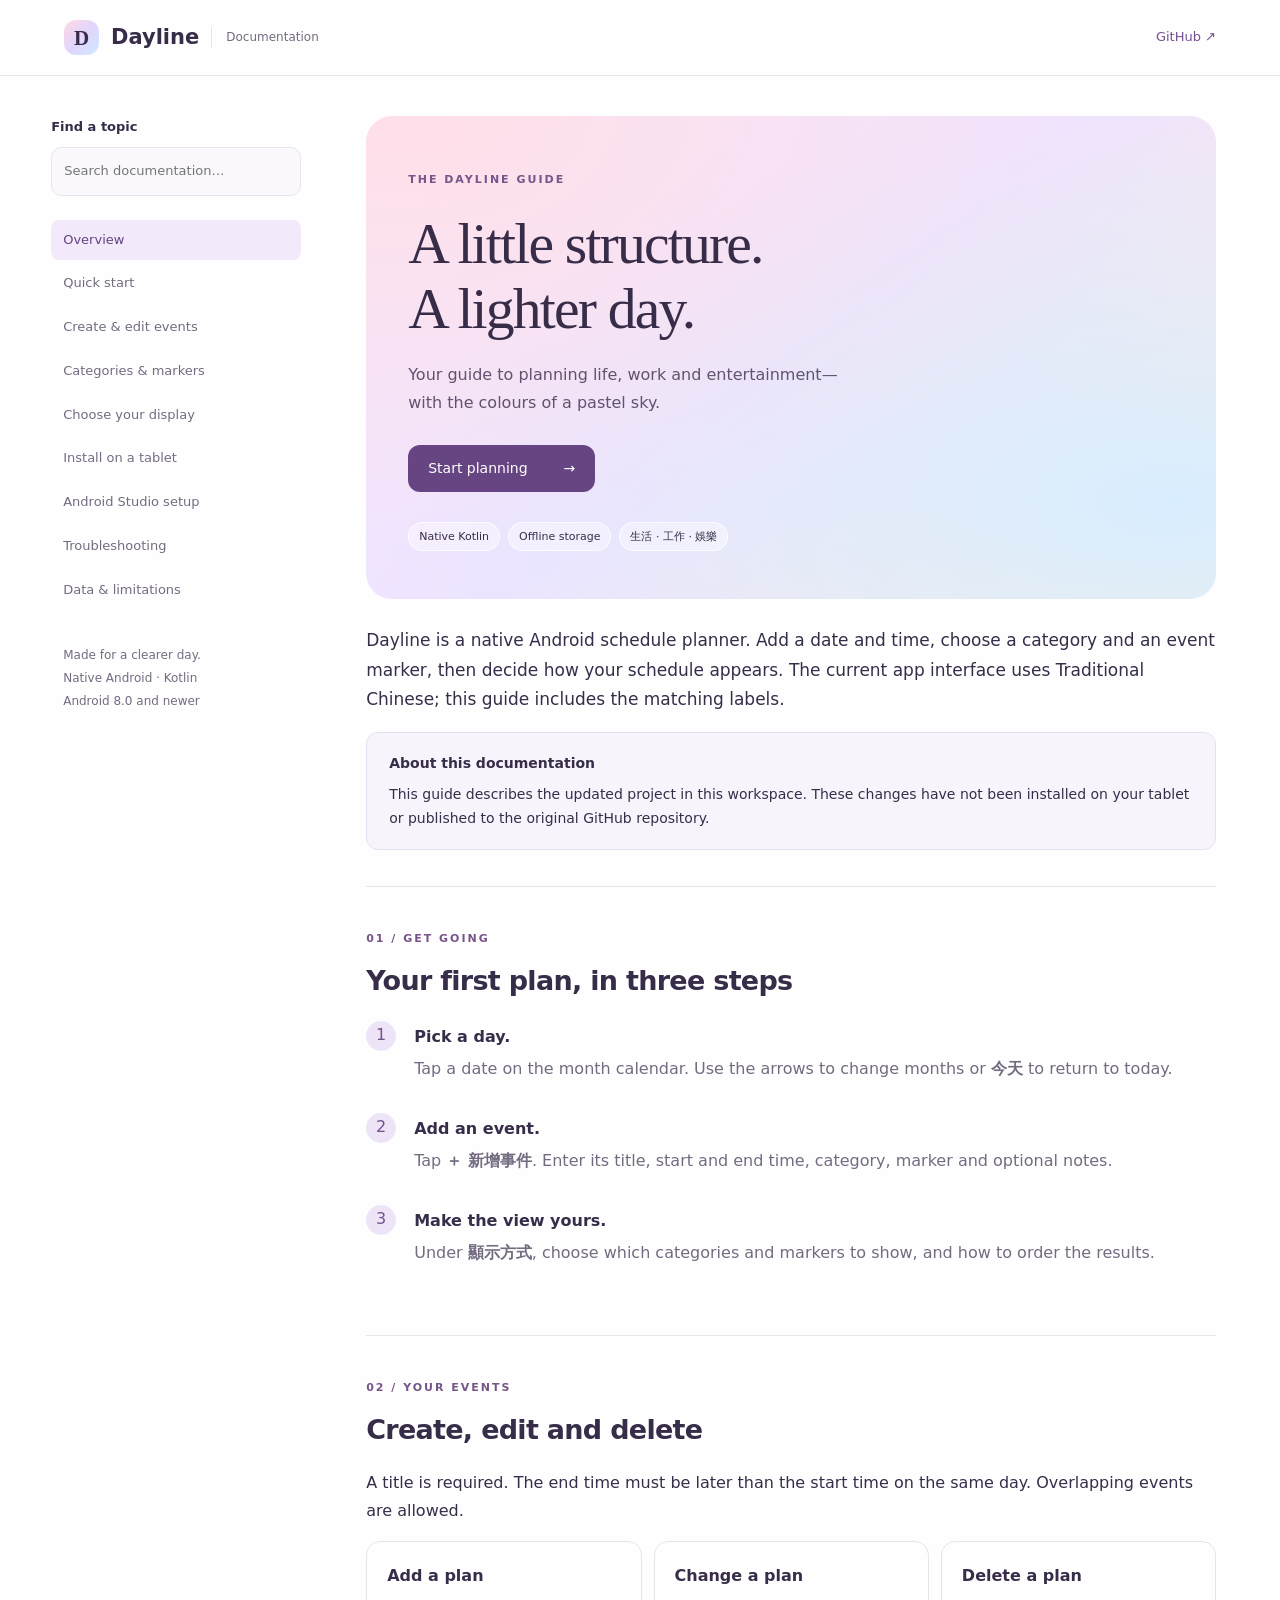
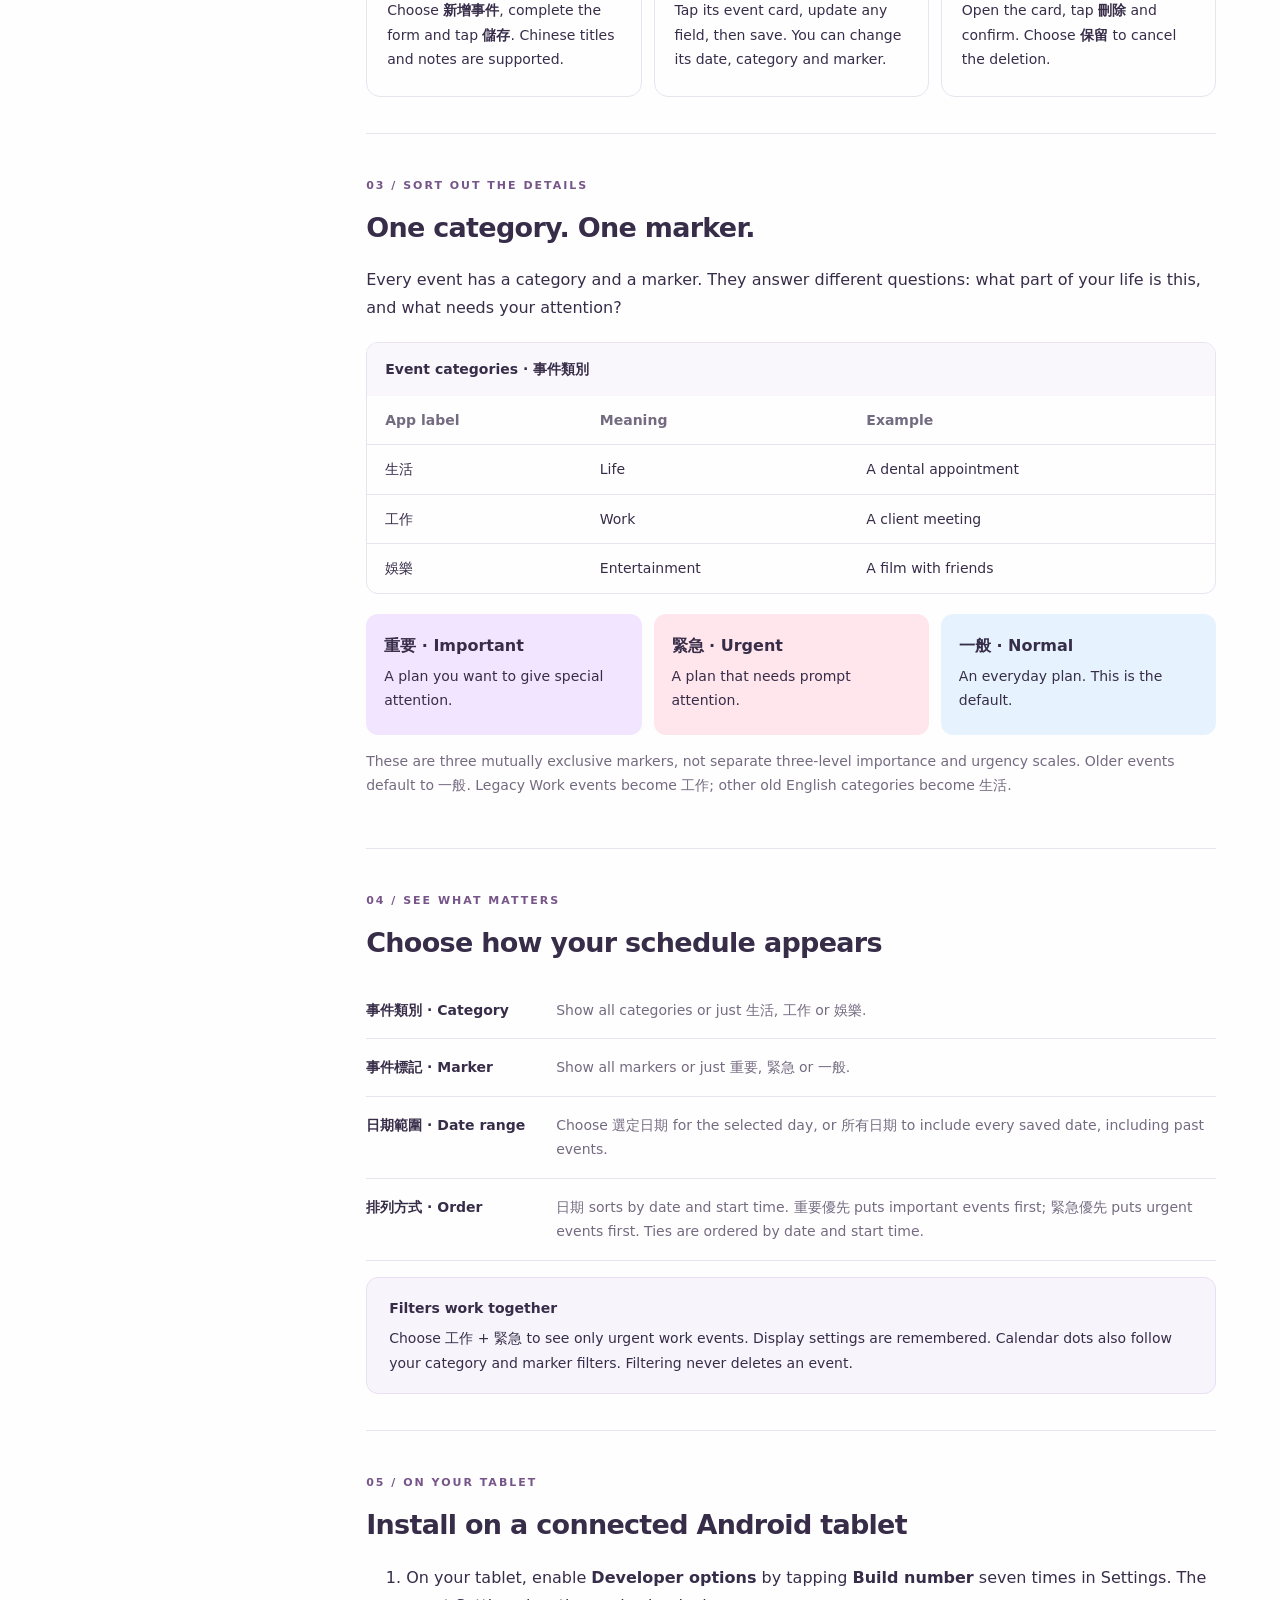
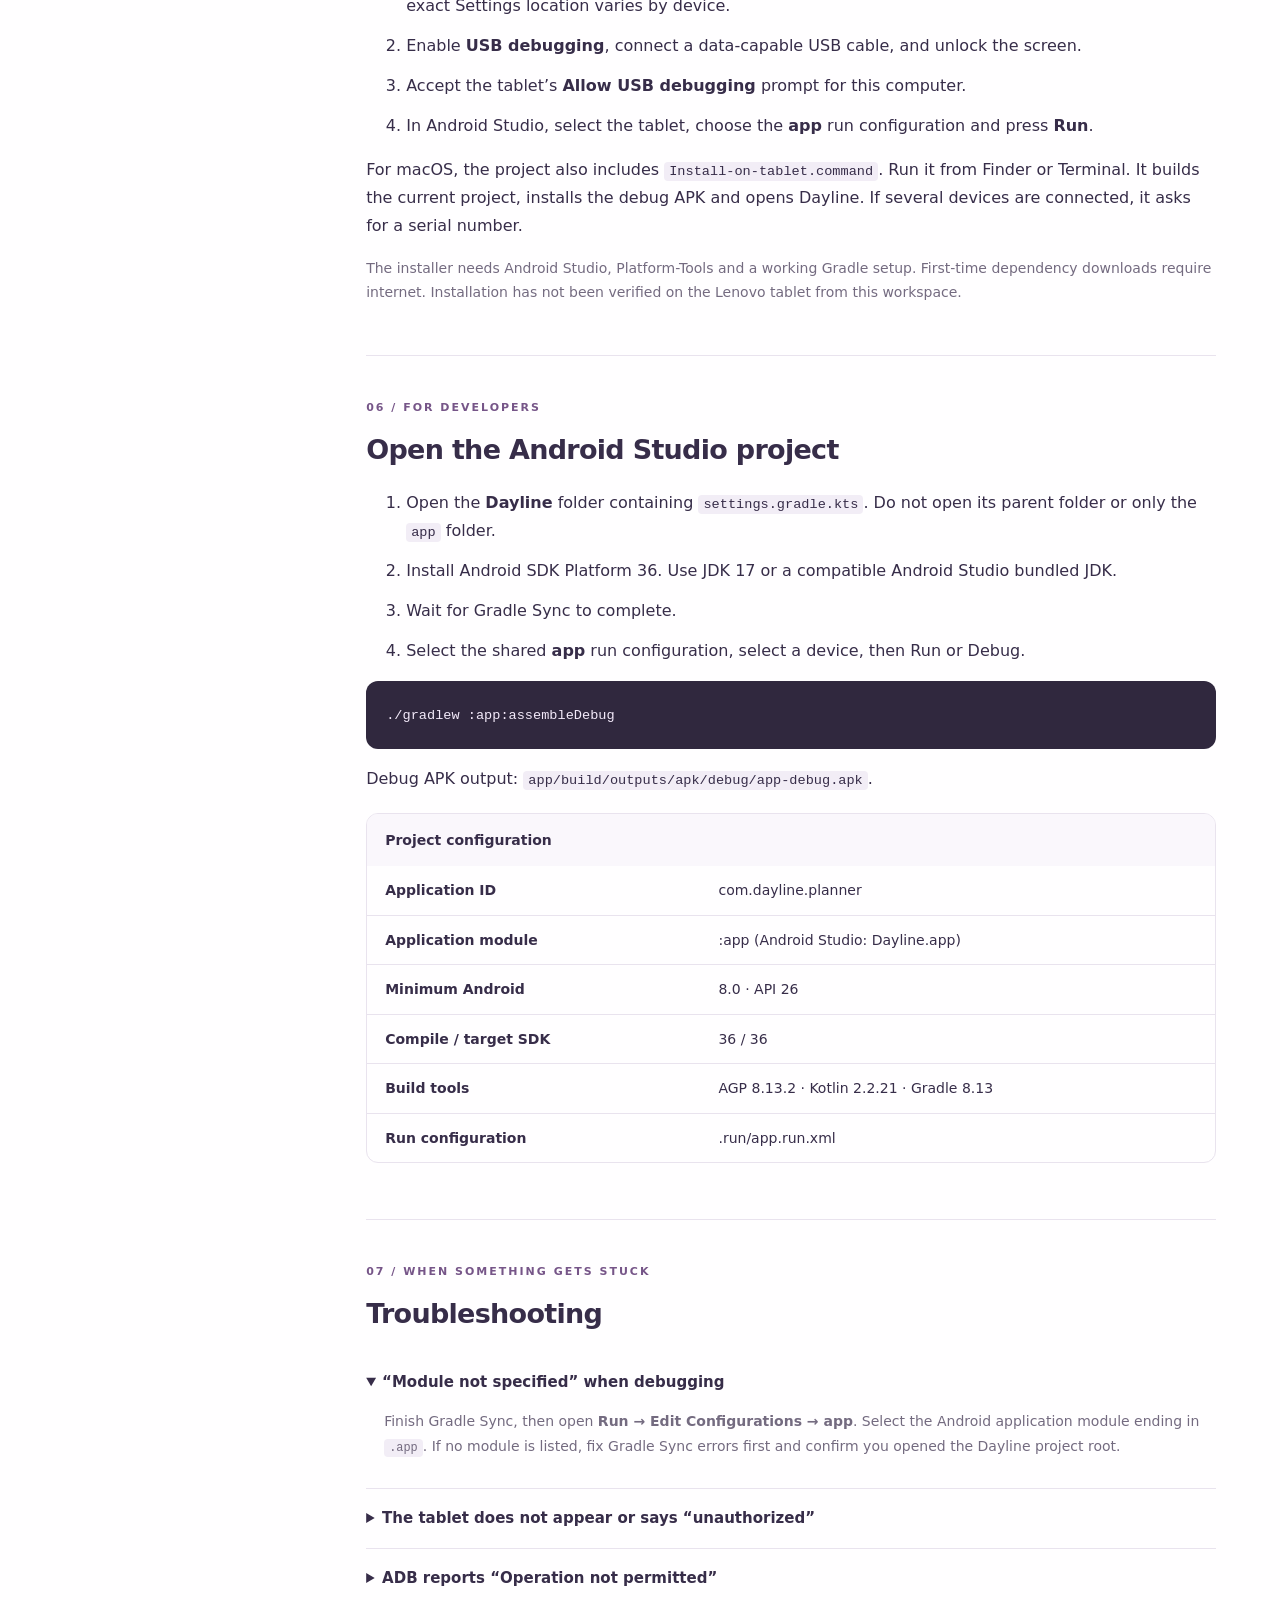
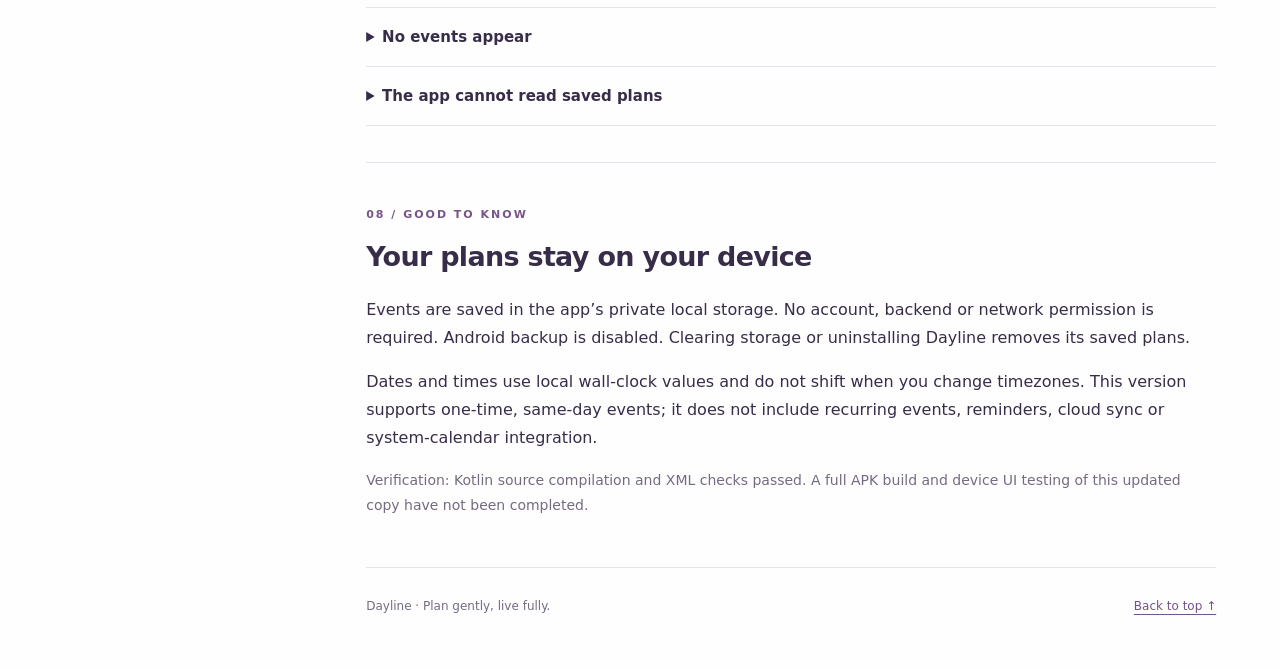
==== docs/index.html @ 17aef89c "Add Dayline app documentation website under docs" ====
<!doctype html>
<html lang="en">
<head>
<meta charset="utf-8"><meta name="viewport" content="width=device-width,initial-scale=1">
<meta name="description" content="Dayline Android app documentation: plan events, choose categories and priorities, filter your schedule, and install on a tablet.">
<title>Dayline · Documentation</title>
<link rel="stylesheet" href="styles.css">
</head>
<body>
<a class="skip" href="#main">Skip to content</a>
<header><a class="brand" href="#overview"><span class="logo" aria-hidden="true">D</span> Dayline <small>Documentation</small></a><a class="repo" href="https://github.com/lauquinausappstore-lgtm/schedule_planning">GitHub ↗</a></header>
<div class="layout">
<aside aria-label="Documentation navigation">
<label class="search-label" for="search">Find a topic</label><input id="search" type="search" placeholder="Search documentation…" aria-controls="navigation">
<nav id="navigation"><a href="#overview">Overview</a><a href="#quick-start">Quick start</a><a href="#events">Create & edit events</a><a href="#categories">Categories & markers</a><a href="#display">Choose your display</a><a href="#install">Install on a tablet</a><a href="#android-studio">Android Studio setup</a><a href="#troubleshooting">Troubleshooting</a><a href="#data">Data & limitations</a></nav>
<p id="no-results" hidden>No matching topics.</p><div class="sidebar-note">Made for a clearer day.<br>Native Android · Kotlin<br>Android 8.0 and newer</div>
</aside>
<main id="main">
<section id="overview" data-keywords="overview introduction dayline 彩雲 行程">
<div class="hero"><span class="eyebrow">THE DAYLINE GUIDE</span><h1>A little structure.<br>A lighter day.</h1><p>Your guide to planning life, work and entertainment—with the colours of a pastel sky.</p><a class="button" href="#quick-start">Start planning <span aria-hidden="true">→</span></a><div class="tags"><span>Native Kotlin</span><span>Offline storage</span><span>生活 · 工作 · 娛樂</span></div></div>
<p class="intro">Dayline is a native Android schedule planner. Add a date and time, choose a category and an event marker, then decide how your schedule appears. The current app interface uses Traditional Chinese; this guide includes the matching labels.</p>
<div class="notice"><strong>About this documentation</strong><p>This guide describes the updated project in this workspace. These changes have not been installed on your tablet or published to the original GitHub repository.</p></div>
</section>
<section id="quick-start" data-keywords="quick start getting started 新增事件"><span class="eyebrow">01 / GET GOING</span><h2>Your first plan, in three steps</h2><ol class="steps"><li><strong>Pick a day.</strong><p>Tap a date on the month calendar. Use the arrows to change months or <b>今天</b> to return to today.</p></li><li><strong>Add an event.</strong><p>Tap <b>＋ 新增事件</b>. Enter its title, start and end time, category, marker and optional notes.</p></li><li><strong>Make the view yours.</strong><p>Under <b>顯示方式</b>, choose which categories and markers to show, and how to order the results.</p></li></ol></section>
<section id="events" data-keywords="events create edit delete save title notes date time 新增 編輯 刪除 儲存"><span class="eyebrow">02 / YOUR EVENTS</span><h2>Create, edit and delete</h2><p>A title is required. The end time must be later than the start time on the same day. Overlapping events are allowed.</p><div class="cards"><article><h3>Add a plan</h3><p>Choose <b>新增事件</b>, complete the form and tap <b>儲存</b>. Chinese titles and notes are supported.</p></article><article><h3>Change a plan</h3><p>Tap its event card, update any field, then save. You can change its date, category and marker.</p></article><article><h3>Delete a plan</h3><p>Open the card, tap <b>刪除</b> and confirm. Choose <b>保留</b> to cancel the deletion.</p></article></div></section>
<section id="categories" data-keywords="categories priority markers important urgent normal 生活 工作 娛樂 重要 緊急 一般"><span class="eyebrow">03 / SORT OUT THE DETAILS</span><h2>One category. One marker.</h2><p>Every event has a category and a marker. They answer different questions: what part of your life is this, and what needs your attention?</p><div class="table-wrap"><table><caption>Event categories · 事件類別</caption><thead><tr><th>App label</th><th>Meaning</th><th>Example</th></tr></thead><tbody><tr><td>生活</td><td>Life</td><td>A dental appointment</td></tr><tr><td>工作</td><td>Work</td><td>A client meeting</td></tr><tr><td>娛樂</td><td>Entertainment</td><td>A film with friends</td></tr></tbody></table></div><div class="marker-row"><article class="important"><b>重要 · Important</b><p>A plan you want to give special attention.</p></article><article class="urgent"><b>緊急 · Urgent</b><p>A plan that needs prompt attention.</p></article><article class="normal"><b>一般 · Normal</b><p>An everyday plan. This is the default.</p></article></div><p class="muted">These are three mutually exclusive markers, not separate three-level importance and urgency scales. Older events default to 一般. Legacy Work events become 工作; other old English categories become 生活.</p></section>
<section id="display" data-keywords="display filter sort order date priority urgency 顯示 篩選 排列 全部 所有日期"><span class="eyebrow">04 / SEE WHAT MATTERS</span><h2>Choose how your schedule appears</h2><dl><div><dt>事件類別 · Category</dt><dd>Show all categories or just 生活, 工作 or 娛樂.</dd></div><div><dt>事件標記 · Marker</dt><dd>Show all markers or just 重要, 緊急 or 一般.</dd></div><div><dt>日期範圍 · Date range</dt><dd>Choose 選定日期 for the selected day, or 所有日期 to include every saved date, including past events.</dd></div><div><dt>排列方式 · Order</dt><dd>日期 sorts by date and start time. 重要優先 puts important events first; 緊急優先 puts urgent events first. Ties are ordered by date and start time.</dd></div></dl><div class="notice"><strong>Filters work together</strong><p>Choose 工作 + 緊急 to see only urgent work events. Display settings are remembered. Calendar dots also follow your category and marker filters. Filtering never deletes an event.</p></div></section>
<section id="install" data-keywords="install tablet lenovo usb cable debugging 安裝 平板"><span class="eyebrow">05 / ON YOUR TABLET</span><h2>Install on a connected Android tablet</h2><ol><li>On your tablet, enable <b>Developer options</b> by tapping <b>Build number</b> seven times in Settings. The exact Settings location varies by device.</li><li>Enable <b>USB debugging</b>, connect a data-capable USB cable, and unlock the screen.</li><li>Accept the tablet’s <b>Allow USB debugging</b> prompt for this computer.</li><li>In Android Studio, select the tablet, choose the <b>app</b> run configuration and press <b>Run</b>.</li></ol><p>For macOS, the project also includes <code>Install-on-tablet.command</code>. Run it from Finder or Terminal. It builds the current project, installs the debug APK and opens Dayline. If several devices are connected, it asks for a serial number.</p><p class="muted">The installer needs Android Studio, Platform-Tools and a working Gradle setup. First-time dependency downloads require internet. Installation has not been verified on the Lenovo tablet from this workspace.</p></section>
<section id="android-studio" data-keywords="android studio module debug run gradle sdk jdk kotlin setup configuration"><span class="eyebrow">06 / FOR DEVELOPERS</span><h2>Open the Android Studio project</h2><ol><li>Open the <b>Dayline</b> folder containing <code>settings.gradle.kts</code>. Do not open its parent folder or only the <code>app</code> folder.</li><li>Install Android SDK Platform 36. Use JDK 17 or a compatible Android Studio bundled JDK.</li><li>Wait for Gradle Sync to complete.</li><li>Select the shared <b>app</b> run configuration, select a device, then Run or Debug.</li></ol><pre><code>./gradlew :app:assembleDebug</code></pre><p>Debug APK output: <code>app/build/outputs/apk/debug/app-debug.apk</code>.</p><div class="table-wrap"><table><caption>Project configuration</caption><tbody><tr><th scope="row">Application ID</th><td>com.dayline.planner</td></tr><tr><th scope="row">Application module</th><td>:app (Android Studio: Dayline.app)</td></tr><tr><th scope="row">Minimum Android</th><td>8.0 · API 26</td></tr><tr><th scope="row">Compile / target SDK</th><td>36 / 36</td></tr><tr><th scope="row">Build tools</th><td>AGP 8.13.2 · Kotlin 2.2.21 · Gradle 8.13</td></tr><tr><th scope="row">Run configuration</th><td>.run/app.run.xml</td></tr></tbody></table></div></section>
<section id="troubleshooting" data-keywords="troubleshooting module specified adb unauthorized permission error empty"><span class="eyebrow">07 / WHEN SOMETHING GETS STUCK</span><h2>Troubleshooting</h2><details open><summary>“Module not specified” when debugging</summary><p>Finish Gradle Sync, then open <b>Run → Edit Configurations → app</b>. Select the Android application module ending in <code>.app</code>. If no module is listed, fix Gradle Sync errors first and confirm you opened the Dayline project root.</p></details><details><summary>The tablet does not appear or says “unauthorized”</summary><p>Unlock it, enable USB debugging and accept the authorization prompt. Check the cable supports data transfer and reconnect it. Install Platform-Tools through Android Studio’s SDK Manager if ADB is missing.</p></details><details><summary>ADB reports “Operation not permitted”</summary><p>The agent session previously blocked ADB’s USB access and local server. Run the installer in a normal macOS Terminal session, or use Android Studio on the computer.</p></details><details><summary>No events appear</summary><p>Set both category and marker to <b>全部</b>, then choose <b>所有日期</b>. A plan outside the selected date or filters is hidden, not removed.</p></details><details><summary>The app cannot read saved plans</summary><p>Changes are disabled to protect the stored data. Recover the saved data before clearing app storage. Clearing storage permanently removes the local plans.</p></details></section>
<section id="data" data-keywords="data privacy offline backup limitations recurrence reminder cloud"><span class="eyebrow">08 / GOOD TO KNOW</span><h2>Your plans stay on your device</h2><p>Events are saved in the app’s private local storage. No account, backend or network permission is required. Android backup is disabled. Clearing storage or uninstalling Dayline removes its saved plans.</p><p>Dates and times use local wall-clock values and do not shift when you change timezones. This version supports one-time, same-day events; it does not include recurring events, reminders, cloud sync or system-calendar integration.</p><p class="muted">Verification: Kotlin source compilation and XML checks passed. A full APK build and device UI testing of this updated copy have not been completed.</p></section>
<footer>Dayline · Plan gently, live fully.<a href="#overview">Back to top ↑</a></footer>
</main></div><script src="script.js"></script>
</body></html>
---- docs/styles.css ----
:root{--ink:#372d49;--muted:#746b80;--purple:#75518e;--line:#e9e3ee;--paper:#fffeff}*{box-sizing:border-box}html{scroll-behavior:smooth;scroll-padding-top:95px}body{margin:0;color:var(--ink);background:var(--paper);font:16px/1.75 system-ui,-apple-system,BlinkMacSystemFont,"Segoe UI",sans-serif}a{color:var(--purple);text-underline-offset:4px}header{height:76px;padding:0 5%;display:flex;justify-content:space-between;align-items:center;position:sticky;top:0;z-index:5;background:#fffefff2;border-bottom:1px solid var(--line);backdrop-filter:blur(16px)}.brand{display:flex;gap:12px;align-items:center;text-decoration:none;font-size:21px;font-weight:750;color:var(--ink)}.brand small{font-size:12px;font-weight:450;border-left:1px solid var(--line);padding-left:14px;color:var(--muted)}.logo{display:grid;place-items:center;width:35px;height:35px;border-radius:12px;background:linear-gradient(135deg,#ffd9e3,#e2d5fc,#cdeaff);font-family:Georgia,serif}.repo{font-size:13px;text-decoration:none}.layout{max-width:1280px;margin:auto;display:grid;grid-template-columns:250px 1fr;gap:65px;padding:40px 4%}aside{position:sticky;top:110px;height:calc(100vh - 130px);overflow:auto;font-size:13px}.search-label{display:block;font-weight:650;margin:0 0 8px}input{width:100%;padding:12px;border:1px solid var(--line);border-radius:10px;font:inherit;background:#faf8fc;color:var(--ink)}nav{display:grid;gap:3px;margin-top:24px}nav a{padding:9px 12px;border-radius:8px;text-decoration:none;color:var(--muted)}nav a:hover,nav a[aria-current]{color:#664280;background:#f2eafa}nav a[hidden]{display:none}.sidebar-note{margin:34px 12px;color:var(--muted);line-height:1.9;font-size:12px}main{min-width:0;max-width:850px}section{padding:36px 0;border-bottom:1px solid var(--line)}section:first-child{padding-top:0}.hero{padding:48px 42px;border-radius:26px;background:radial-gradient(ellipse at 5% 0%,#ffdfe8,transparent 65%),radial-gradient(ellipse at 95% 80%,#d8edff,transparent 70%),linear-gradient(140deg,#f6e9ff,#eee3ff,#fff0d9)}.eyebrow{font-size:11px;font-weight:750;letter-spacing:2px;color:#765588}h1{font-family:Georgia,"Times New Roman",serif;font-size:clamp(38px,4.5vw,58px);font-weight:450;line-height:1.12;letter-spacing:-1.8px;margin:20px 0}h2{font-size:27px;letter-spacing:-.7px;line-height:1.25;margin:13px 0 22px}h3{font-size:16px;margin:0 0 8px}.hero p{max-width:440px;color:#62526f;font-size:16px}.button{display:inline-flex;gap:36px;align-items:center;background:#674582;color:white;padding:11px 20px;border-radius:12px;text-decoration:none;font-size:14px;margin-top:12px}.button:hover{background:#513367}.tags{display:flex;flex-wrap:wrap;gap:8px;margin-top:30px}.tags span{font-size:11px;padding:4px 10px;border:1px solid #ffffffc0;background:#ffffff65;border-radius:20px}.intro{font-size:17px;padding-top:10px}.notice{padding:18px 22px;background:#f8f4fc;border:1px solid #e9dff2;border-radius:12px;font-size:14px}.notice p{margin:6px 0 0}.steps{list-style:none;counter-reset:step;padding:0}.steps li{counter-increment:step;padding:4px 0 16px 48px;position:relative}.steps li:before{content:counter(step);position:absolute;left:0;top:2px;border-radius:50%;background:#eee4f8;width:30px;height:30px;text-align:center;color:#76528c}.steps p{margin:4px 0 0;color:var(--muted)}.cards{display:grid;grid-template-columns:repeat(3,1fr);gap:12px}.cards article{border:1px solid var(--line);border-radius:14px;padding:20px}.cards p,.marker-row p{font-size:14px;margin:4px 0}.table-wrap{overflow:auto;border:1px solid var(--line);border-radius:12px;margin:20px 0}table{width:100%;border-collapse:collapse;text-align:left;font-size:14px}caption{text-align:left;font-weight:700;padding:14px 18px;background:#faf7fc}th,td{padding:12px 18px;border-bottom:1px solid var(--line)}tbody tr:last-child>*{border-bottom:0}th{font-weight:600}thead{color:var(--muted)}.marker-row{display:grid;grid-template-columns:repeat(3,1fr);gap:12px}.marker-row article{border-radius:12px;padding:18px}.important{background:#f2e5ff}.urgent{background:#ffe5ec}.normal{background:#e6f3ff}.muted{color:var(--muted);font-size:14px}dl>div{display:grid;grid-template-columns:190px 1fr;border-bottom:1px solid var(--line);padding:16px 0}dt{font-size:14px;font-weight:650}dd{margin:0;font-size:14px;color:var(--muted)}li{margin-bottom:12px}pre{background:#30283e;color:#f3eafa;padding:20px;border-radius:12px;overflow:auto}code{font-family:ui-monospace,SFMono-Regular,monospace;font-size:.85em;overflow-wrap:anywhere}p code,li code{background:#f2edf6;padding:2px 5px;border-radius:4px}details{border-bottom:1px solid var(--line);padding:16px 0}summary{cursor:pointer;font-weight:600;font-size:15px}details p{font-size:14px;color:var(--muted);padding-left:18px}footer{display:flex;justify-content:space-between;padding:28px 0 12px;color:var(--muted);font-size:12px}.skip{position:fixed;left:10px;top:-80px;background:white;padding:10px;z-index:10}.skip:focus{top:8px}:focus-visible{outline:3px solid #956dbb;outline-offset:4px}@media(max-width:950px){.layout{gap:28px;grid-template-columns:200px 1fr}.hero{padding:32px}.cards,.marker-row{grid-template-columns:1fr}.cards article{padding:16px}dl>div{grid-template-columns:1fr;gap:6px}}@media(max-width:650px){header{padding:0 20px;height:65px}.brand small{display:none}.layout{display:block;padding:20px}aside{position:static;height:auto;margin-bottom:25px}nav{display:flex;overflow-x:auto;gap:6px;margin-top:12px;padding-bottom:6px}nav a{white-space:nowrap;border:1px solid var(--line);font-size:12px}.sidebar-note{display:none}.hero{padding:28px 24px}.hero h1{font-size:42px}h2{font-size:24px}section{padding:30px 0}.intro{font-size:16px}footer{gap:20px}html{scroll-padding-top:85px}}@media(prefers-reduced-motion:reduce){html{scroll-behavior:auto}}@media print{header,aside,.button{display:none}.layout{display:block;padding:0}section{break-inside:avoid}.hero{padding:20px}details{display:block}}
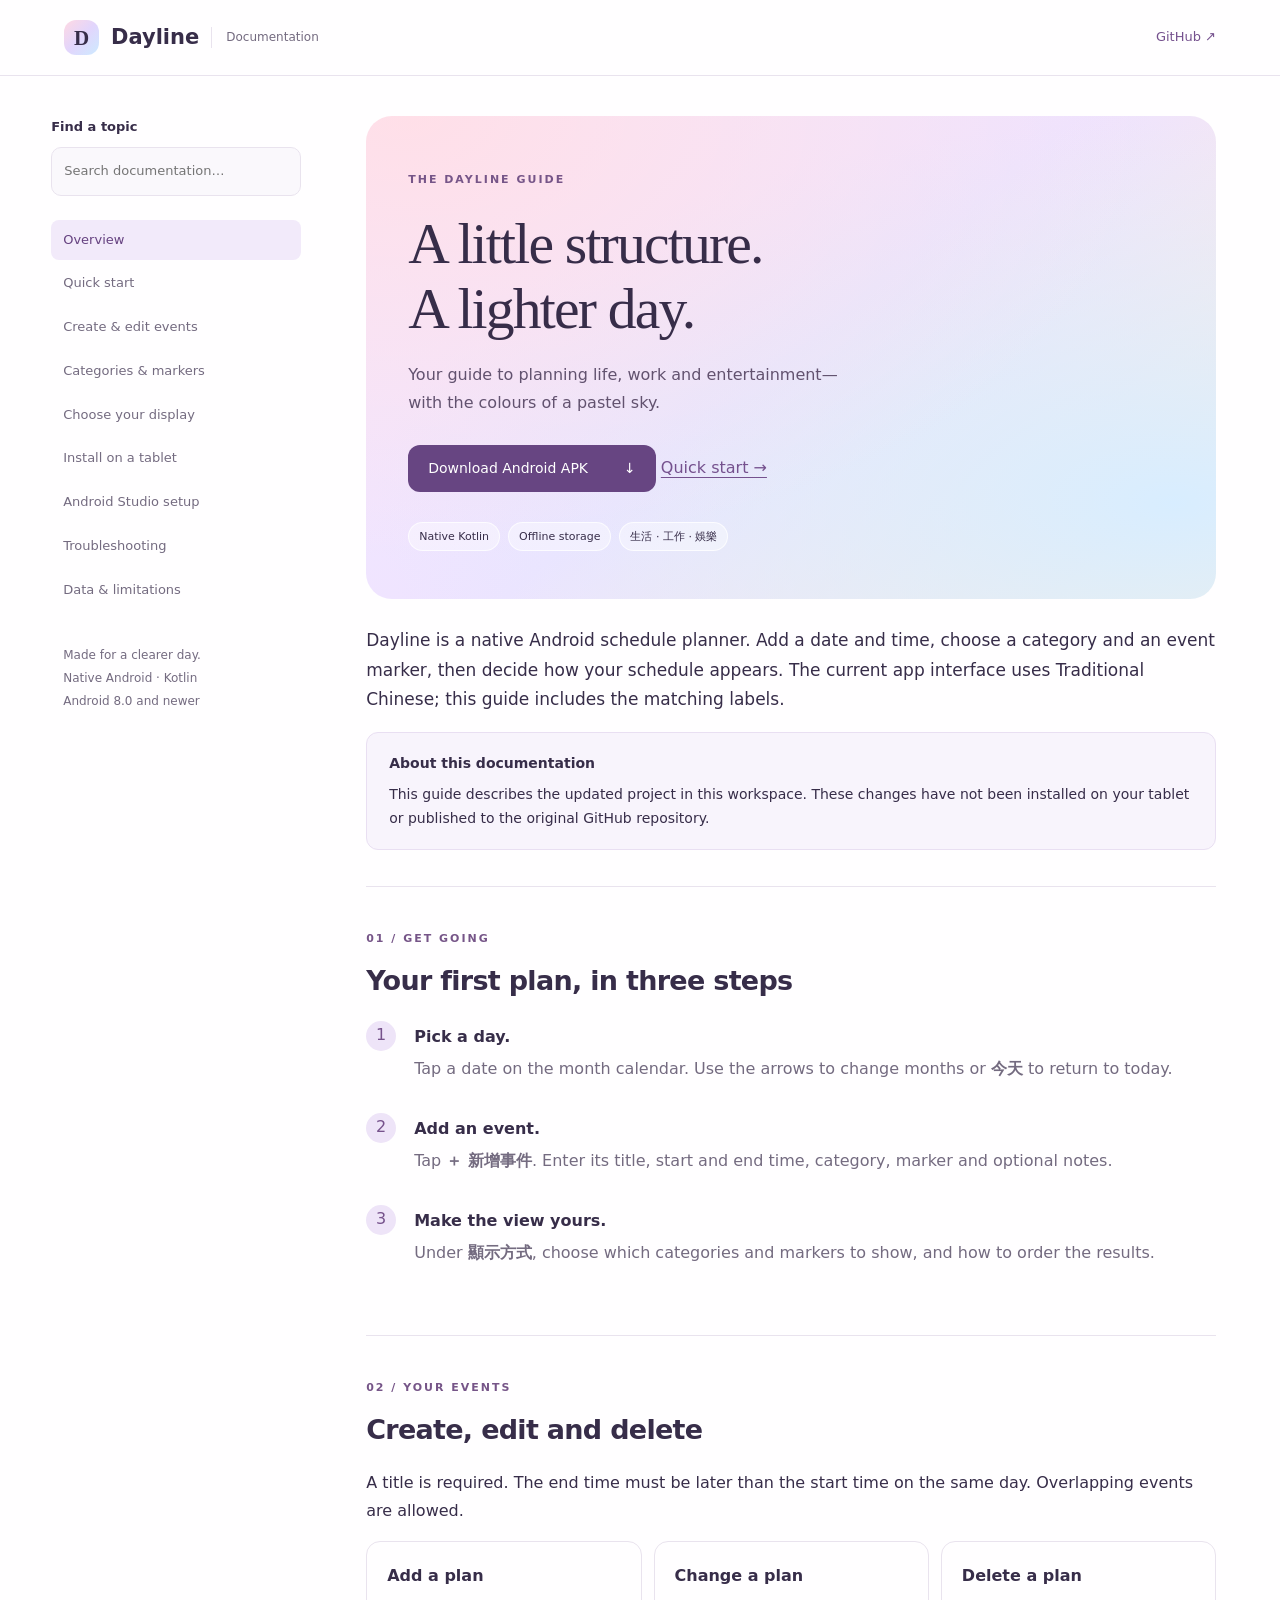
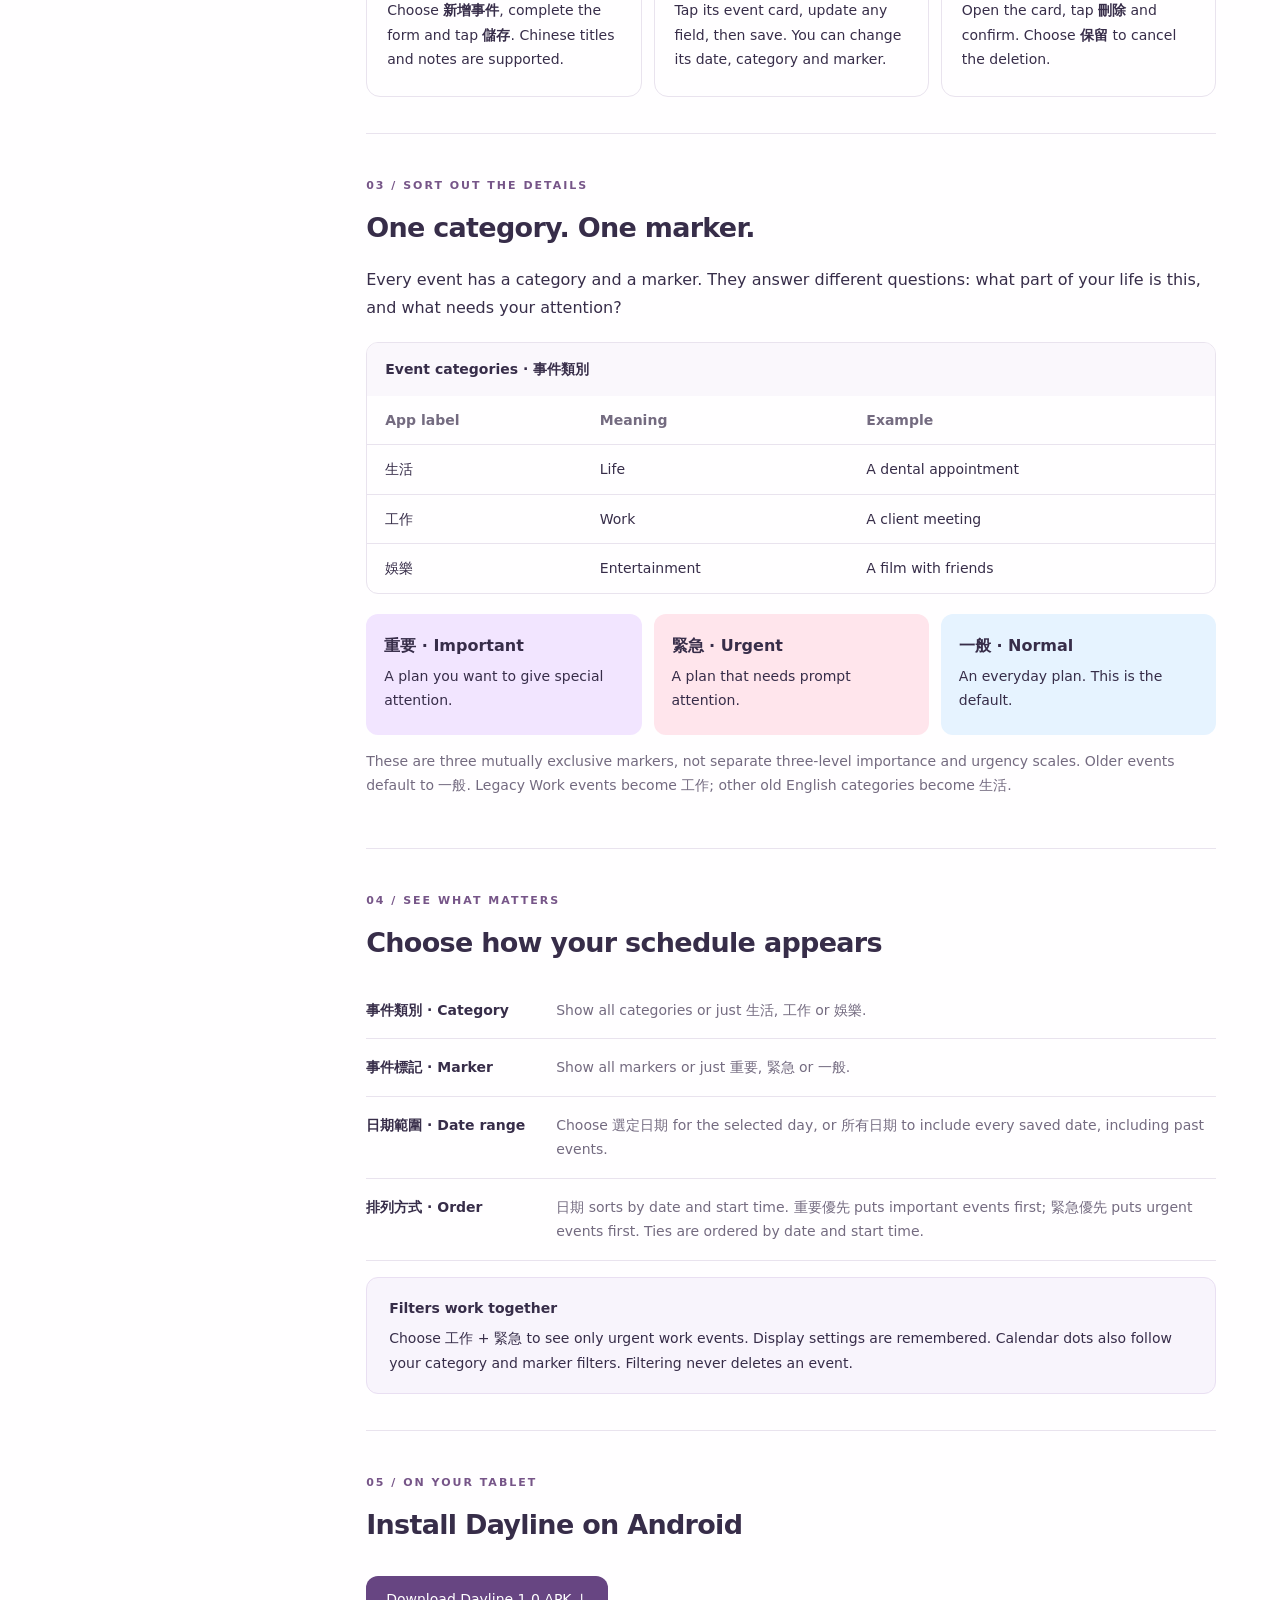
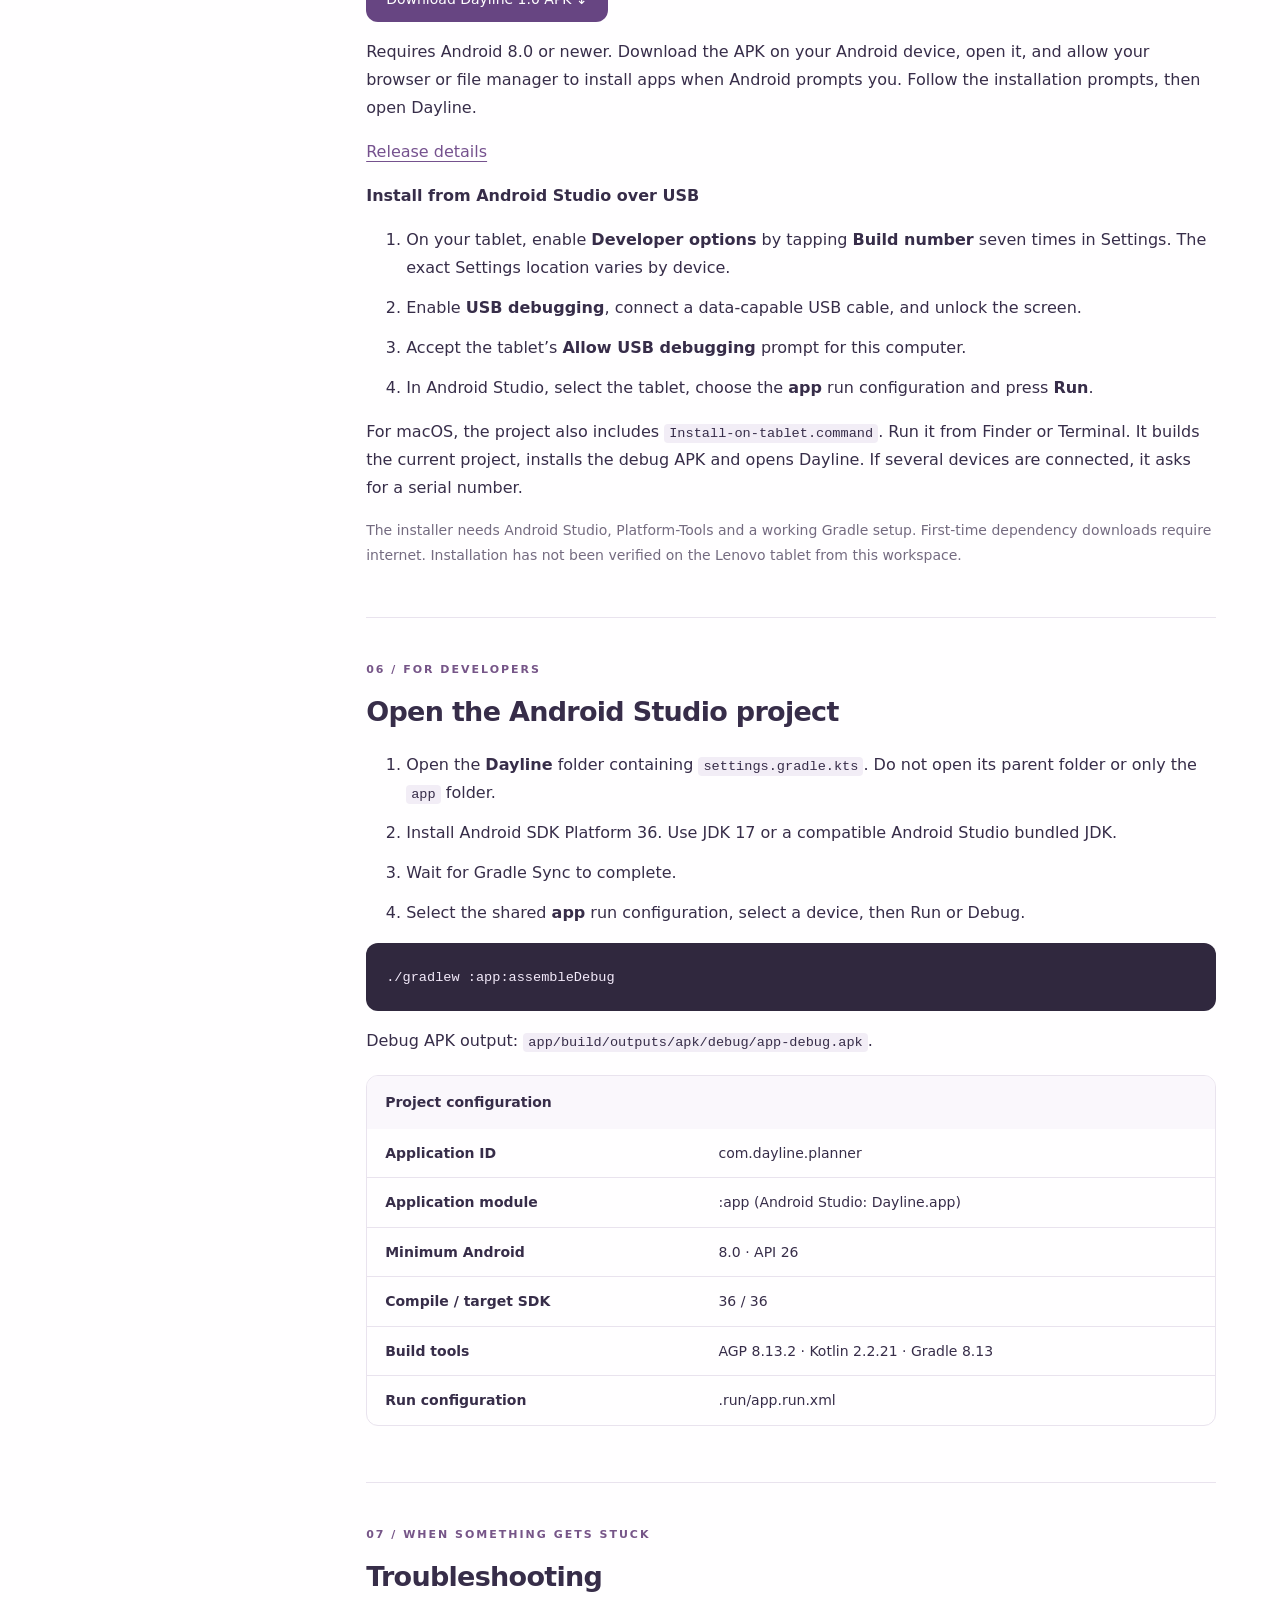
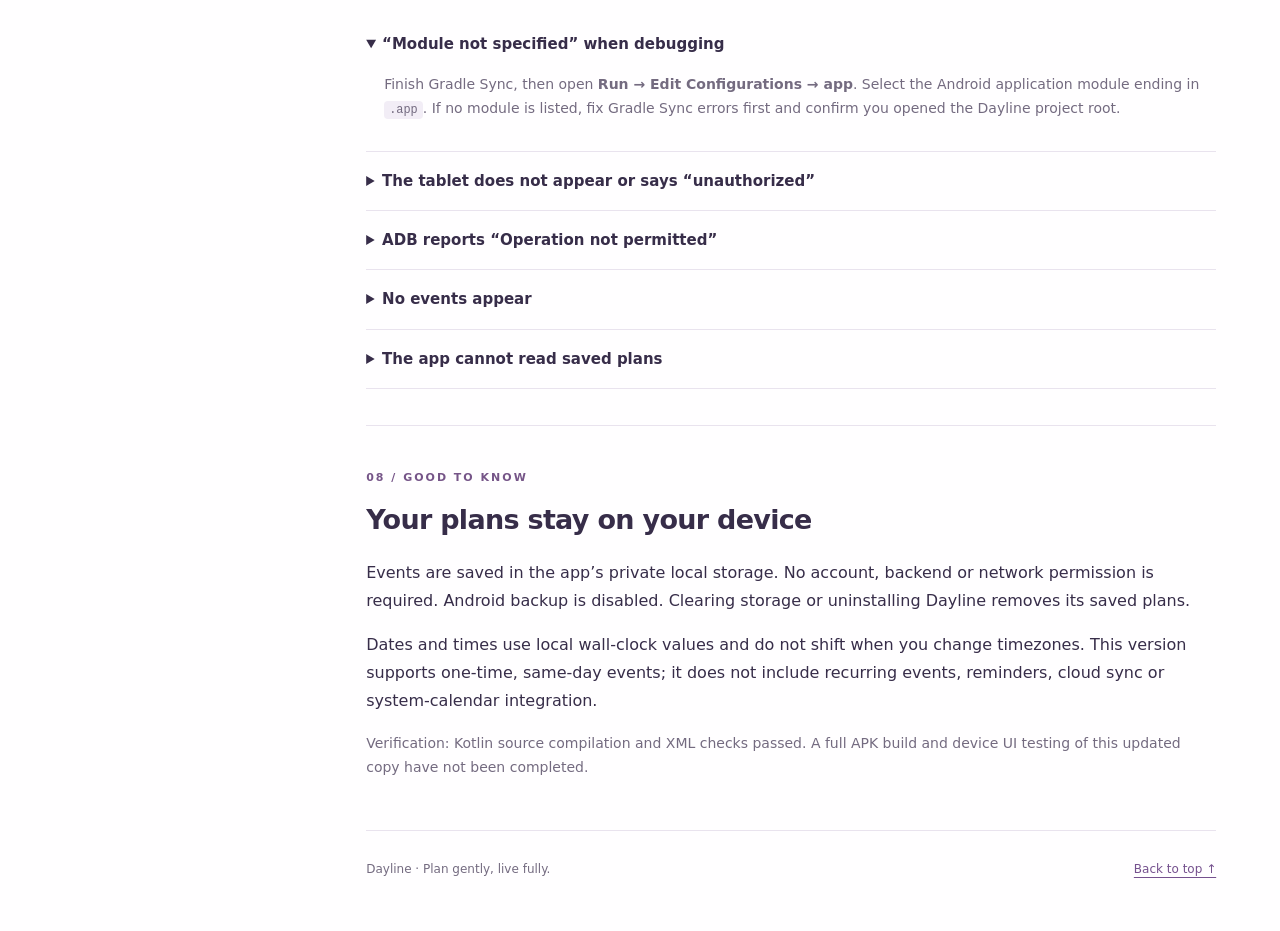
==== commit 3005d6bf: "Publish Dayline APK and add documentation download links" ====
--- a/docs/index.html
+++ b/docs/index.html
@@ -17,7 +17,7 @@
 </aside>
 <main id="main">
 <section id="overview" data-keywords="overview introduction dayline 彩雲 行程">
-<div class="hero"><span class="eyebrow">THE DAYLINE GUIDE</span><h1>A little structure.<br>A lighter day.</h1><p>Your guide to planning life, work and entertainment—with the colours of a pastel sky.</p><a class="button" href="#quick-start">Start planning <span aria-hidden="true">→</span></a><div class="tags"><span>Native Kotlin</span><span>Offline storage</span><span>生活 · 工作 · 娛樂</span></div></div>
+<div class="hero"><span class="eyebrow">THE DAYLINE GUIDE</span><h1>A little structure.<br>A lighter day.</h1><p>Your guide to planning life, work and entertainment—with the colours of a pastel sky.</p><a class="button" href="https://github.com/lauquinausappstore-lgtm/schedule_planning/releases/download/v1.0.0/app-release.apk">Download Android APK <span aria-hidden="true">↓</span></a> <a href="#quick-start">Quick start →</a><div class="tags"><span>Native Kotlin</span><span>Offline storage</span><span>生活 · 工作 · 娛樂</span></div></div>
 <p class="intro">Dayline is a native Android schedule planner. Add a date and time, choose a category and an event marker, then decide how your schedule appears. The current app interface uses Traditional Chinese; this guide includes the matching labels.</p>
 <div class="notice"><strong>About this documentation</strong><p>This guide describes the updated project in this workspace. These changes have not been installed on your tablet or published to the original GitHub repository.</p></div>
 </section>
@@ -25,7 +25,7 @@
 <section id="events" data-keywords="events create edit delete save title notes date time 新增 編輯 刪除 儲存"><span class="eyebrow">02 / YOUR EVENTS</span><h2>Create, edit and delete</h2><p>A title is required. The end time must be later than the start time on the same day. Overlapping events are allowed.</p><div class="cards"><article><h3>Add a plan</h3><p>Choose <b>新增事件</b>, complete the form and tap <b>儲存</b>. Chinese titles and notes are supported.</p></article><article><h3>Change a plan</h3><p>Tap its event card, update any field, then save. You can change its date, category and marker.</p></article><article><h3>Delete a plan</h3><p>Open the card, tap <b>刪除</b> and confirm. Choose <b>保留</b> to cancel the deletion.</p></article></div></section>
 <section id="categories" data-keywords="categories priority markers important urgent normal 生活 工作 娛樂 重要 緊急 一般"><span class="eyebrow">03 / SORT OUT THE DETAILS</span><h2>One category. One marker.</h2><p>Every event has a category and a marker. They answer different questions: what part of your life is this, and what needs your attention?</p><div class="table-wrap"><table><caption>Event categories · 事件類別</caption><thead><tr><th>App label</th><th>Meaning</th><th>Example</th></tr></thead><tbody><tr><td>生活</td><td>Life</td><td>A dental appointment</td></tr><tr><td>工作</td><td>Work</td><td>A client meeting</td></tr><tr><td>娛樂</td><td>Entertainment</td><td>A film with friends</td></tr></tbody></table></div><div class="marker-row"><article class="important"><b>重要 · Important</b><p>A plan you want to give special attention.</p></article><article class="urgent"><b>緊急 · Urgent</b><p>A plan that needs prompt attention.</p></article><article class="normal"><b>一般 · Normal</b><p>An everyday plan. This is the default.</p></article></div><p class="muted">These are three mutually exclusive markers, not separate three-level importance and urgency scales. Older events default to 一般. Legacy Work events become 工作; other old English categories become 生活.</p></section>
 <section id="display" data-keywords="display filter sort order date priority urgency 顯示 篩選 排列 全部 所有日期"><span class="eyebrow">04 / SEE WHAT MATTERS</span><h2>Choose how your schedule appears</h2><dl><div><dt>事件類別 · Category</dt><dd>Show all categories or just 生活, 工作 or 娛樂.</dd></div><div><dt>事件標記 · Marker</dt><dd>Show all markers or just 重要, 緊急 or 一般.</dd></div><div><dt>日期範圍 · Date range</dt><dd>Choose 選定日期 for the selected day, or 所有日期 to include every saved date, including past events.</dd></div><div><dt>排列方式 · Order</dt><dd>日期 sorts by date and start time. 重要優先 puts important events first; 緊急優先 puts urgent events first. Ties are ordered by date and start time.</dd></div></dl><div class="notice"><strong>Filters work together</strong><p>Choose 工作 + 緊急 to see only urgent work events. Display settings are remembered. Calendar dots also follow your category and marker filters. Filtering never deletes an event.</p></div></section>
-<section id="install" data-keywords="install tablet lenovo usb cable debugging 安裝 平板"><span class="eyebrow">05 / ON YOUR TABLET</span><h2>Install on a connected Android tablet</h2><ol><li>On your tablet, enable <b>Developer options</b> by tapping <b>Build number</b> seven times in Settings. The exact Settings location varies by device.</li><li>Enable <b>USB debugging</b>, connect a data-capable USB cable, and unlock the screen.</li><li>Accept the tablet’s <b>Allow USB debugging</b> prompt for this computer.</li><li>In Android Studio, select the tablet, choose the <b>app</b> run configuration and press <b>Run</b>.</li></ol><p>For macOS, the project also includes <code>Install-on-tablet.command</code>. Run it from Finder or Terminal. It builds the current project, installs the debug APK and opens Dayline. If several devices are connected, it asks for a serial number.</p><p class="muted">The installer needs Android Studio, Platform-Tools and a working Gradle setup. First-time dependency downloads require internet. Installation has not been verified on the Lenovo tablet from this workspace.</p></section>
+<section id="install" data-keywords="install tablet lenovo usb cable debugging 安裝 平板"><span class="eyebrow">05 / ON YOUR TABLET</span><h2>Install Dayline on Android</h2><p><a class="button" href="https://github.com/lauquinausappstore-lgtm/schedule_planning/releases/download/v1.0.0/app-release.apk">Download Dayline 1.0 APK ↓</a></p><p>Requires Android 8.0 or newer. Download the APK on your Android device, open it, and allow your browser or file manager to install apps when Android prompts you. Follow the installation prompts, then open Dayline.</p><p><a href="https://github.com/lauquinausappstore-lgtm/schedule_planning/releases/tag/v1.0.0">Release details</a></p><h3>Install from Android Studio over USB</h3><ol><li>On your tablet, enable <b>Developer options</b> by tapping <b>Build number</b> seven times in Settings. The exact Settings location varies by device.</li><li>Enable <b>USB debugging</b>, connect a data-capable USB cable, and unlock the screen.</li><li>Accept the tablet’s <b>Allow USB debugging</b> prompt for this computer.</li><li>In Android Studio, select the tablet, choose the <b>app</b> run configuration and press <b>Run</b>.</li></ol><p>For macOS, the project also includes <code>Install-on-tablet.command</code>. Run it from Finder or Terminal. It builds the current project, installs the debug APK and opens Dayline. If several devices are connected, it asks for a serial number.</p><p class="muted">The installer needs Android Studio, Platform-Tools and a working Gradle setup. First-time dependency downloads require internet. Installation has not been verified on the Lenovo tablet from this workspace.</p></section>
 <section id="android-studio" data-keywords="android studio module debug run gradle sdk jdk kotlin setup configuration"><span class="eyebrow">06 / FOR DEVELOPERS</span><h2>Open the Android Studio project</h2><ol><li>Open the <b>Dayline</b> folder containing <code>settings.gradle.kts</code>. Do not open its parent folder or only the <code>app</code> folder.</li><li>Install Android SDK Platform 36. Use JDK 17 or a compatible Android Studio bundled JDK.</li><li>Wait for Gradle Sync to complete.</li><li>Select the shared <b>app</b> run configuration, select a device, then Run or Debug.</li></ol><pre><code>./gradlew :app:assembleDebug</code></pre><p>Debug APK output: <code>app/build/outputs/apk/debug/app-debug.apk</code>.</p><div class="table-wrap"><table><caption>Project configuration</caption><tbody><tr><th scope="row">Application ID</th><td>com.dayline.planner</td></tr><tr><th scope="row">Application module</th><td>:app (Android Studio: Dayline.app)</td></tr><tr><th scope="row">Minimum Android</th><td>8.0 · API 26</td></tr><tr><th scope="row">Compile / target SDK</th><td>36 / 36</td></tr><tr><th scope="row">Build tools</th><td>AGP 8.13.2 · Kotlin 2.2.21 · Gradle 8.13</td></tr><tr><th scope="row">Run configuration</th><td>.run/app.run.xml</td></tr></tbody></table></div></section>
 <section id="troubleshooting" data-keywords="troubleshooting module specified adb unauthorized permission error empty"><span class="eyebrow">07 / WHEN SOMETHING GETS STUCK</span><h2>Troubleshooting</h2><details open><summary>“Module not specified” when debugging</summary><p>Finish Gradle Sync, then open <b>Run → Edit Configurations → app</b>. Select the Android application module ending in <code>.app</code>. If no module is listed, fix Gradle Sync errors first and confirm you opened the Dayline project root.</p></details><details><summary>The tablet does not appear or says “unauthorized”</summary><p>Unlock it, enable USB debugging and accept the authorization prompt. Check the cable supports data transfer and reconnect it. Install Platform-Tools through Android Studio’s SDK Manager if ADB is missing.</p></details><details><summary>ADB reports “Operation not permitted”</summary><p>The agent session previously blocked ADB’s USB access and local server. Run the installer in a normal macOS Terminal session, or use Android Studio on the computer.</p></details><details><summary>No events appear</summary><p>Set both category and marker to <b>全部</b>, then choose <b>所有日期</b>. A plan outside the selected date or filters is hidden, not removed.</p></details><details><summary>The app cannot read saved plans</summary><p>Changes are disabled to protect the stored data. Recover the saved data before clearing app storage. Clearing storage permanently removes the local plans.</p></details></section>
 <section id="data" data-keywords="data privacy offline backup limitations recurrence reminder cloud"><span class="eyebrow">08 / GOOD TO KNOW</span><h2>Your plans stay on your device</h2><p>Events are saved in the app’s private local storage. No account, backend or network permission is required. Android backup is disabled. Clearing storage or uninstalling Dayline removes its saved plans.</p><p>Dates and times use local wall-clock values and do not shift when you change timezones. This version supports one-time, same-day events; it does not include recurring events, reminders, cloud sync or system-calendar integration.</p><p class="muted">Verification: Kotlin source compilation and XML checks passed. A full APK build and device UI testing of this updated copy have not been completed.</p></section>
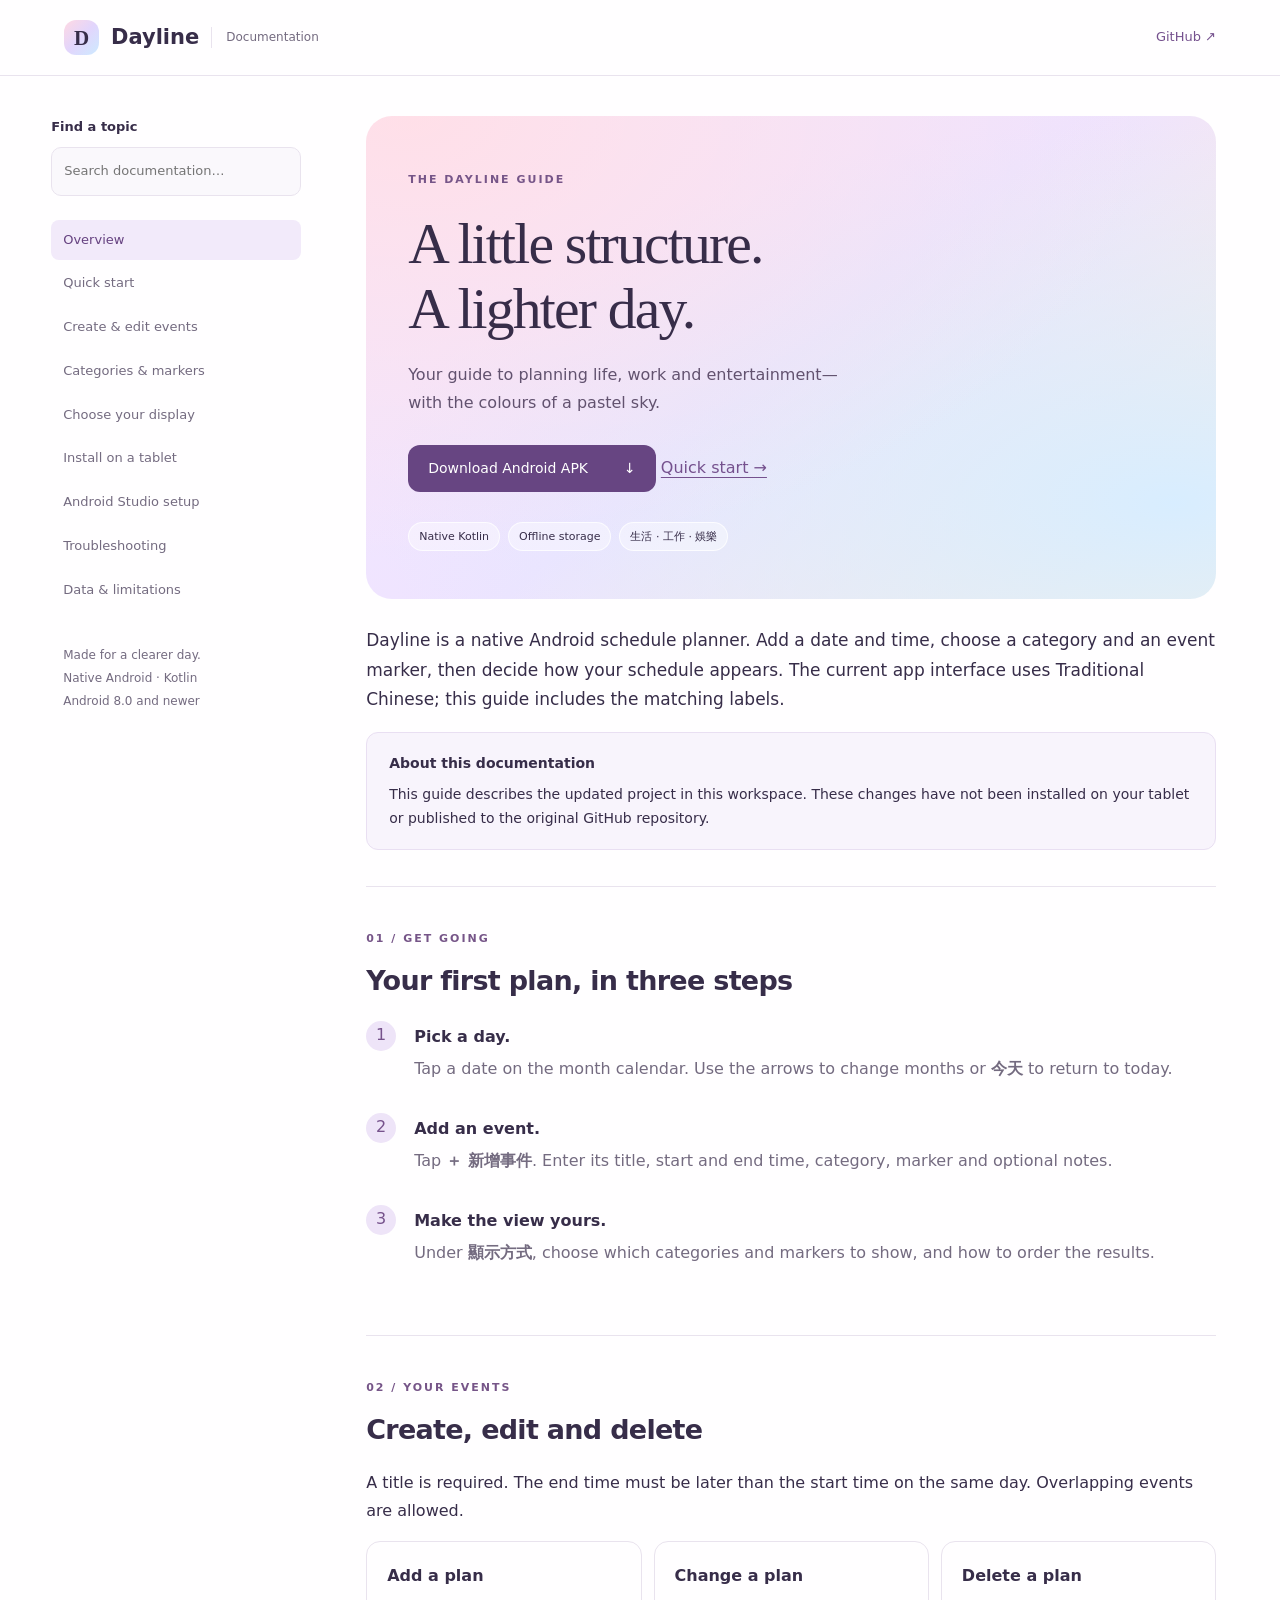
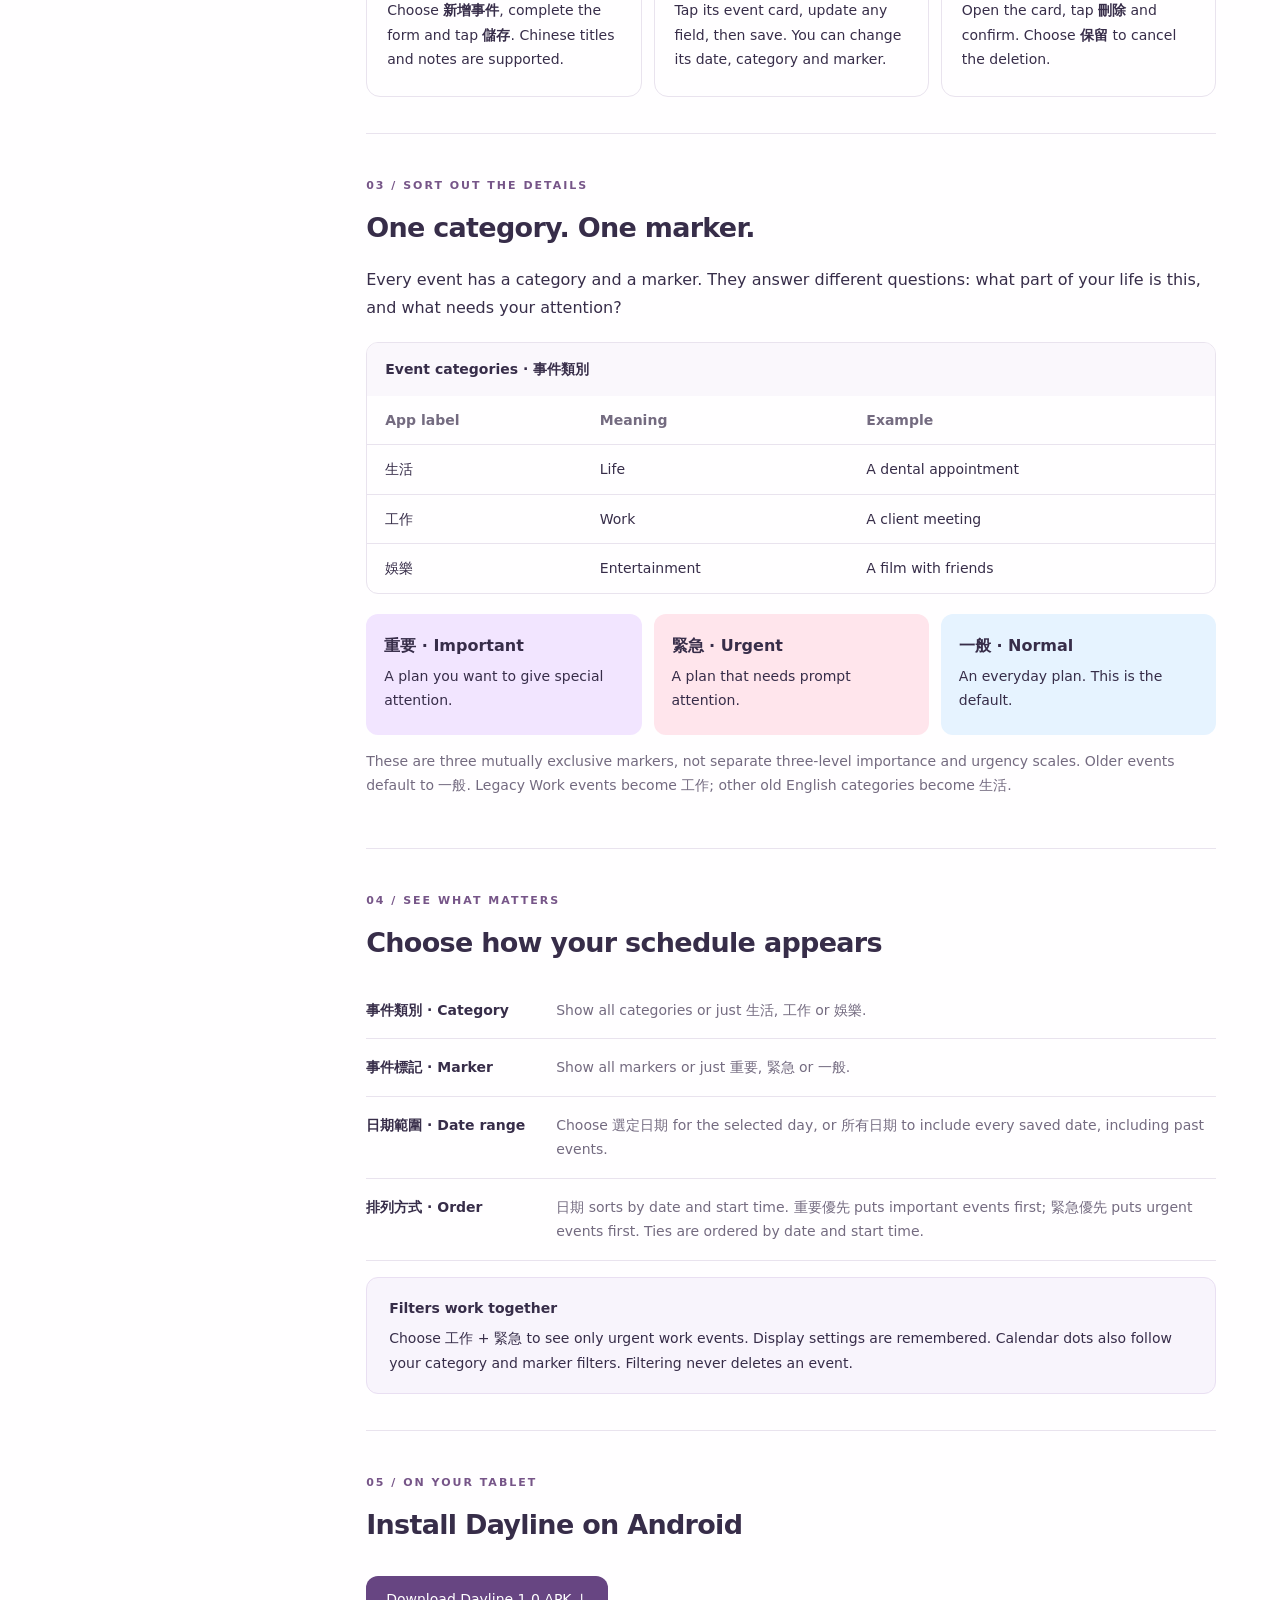
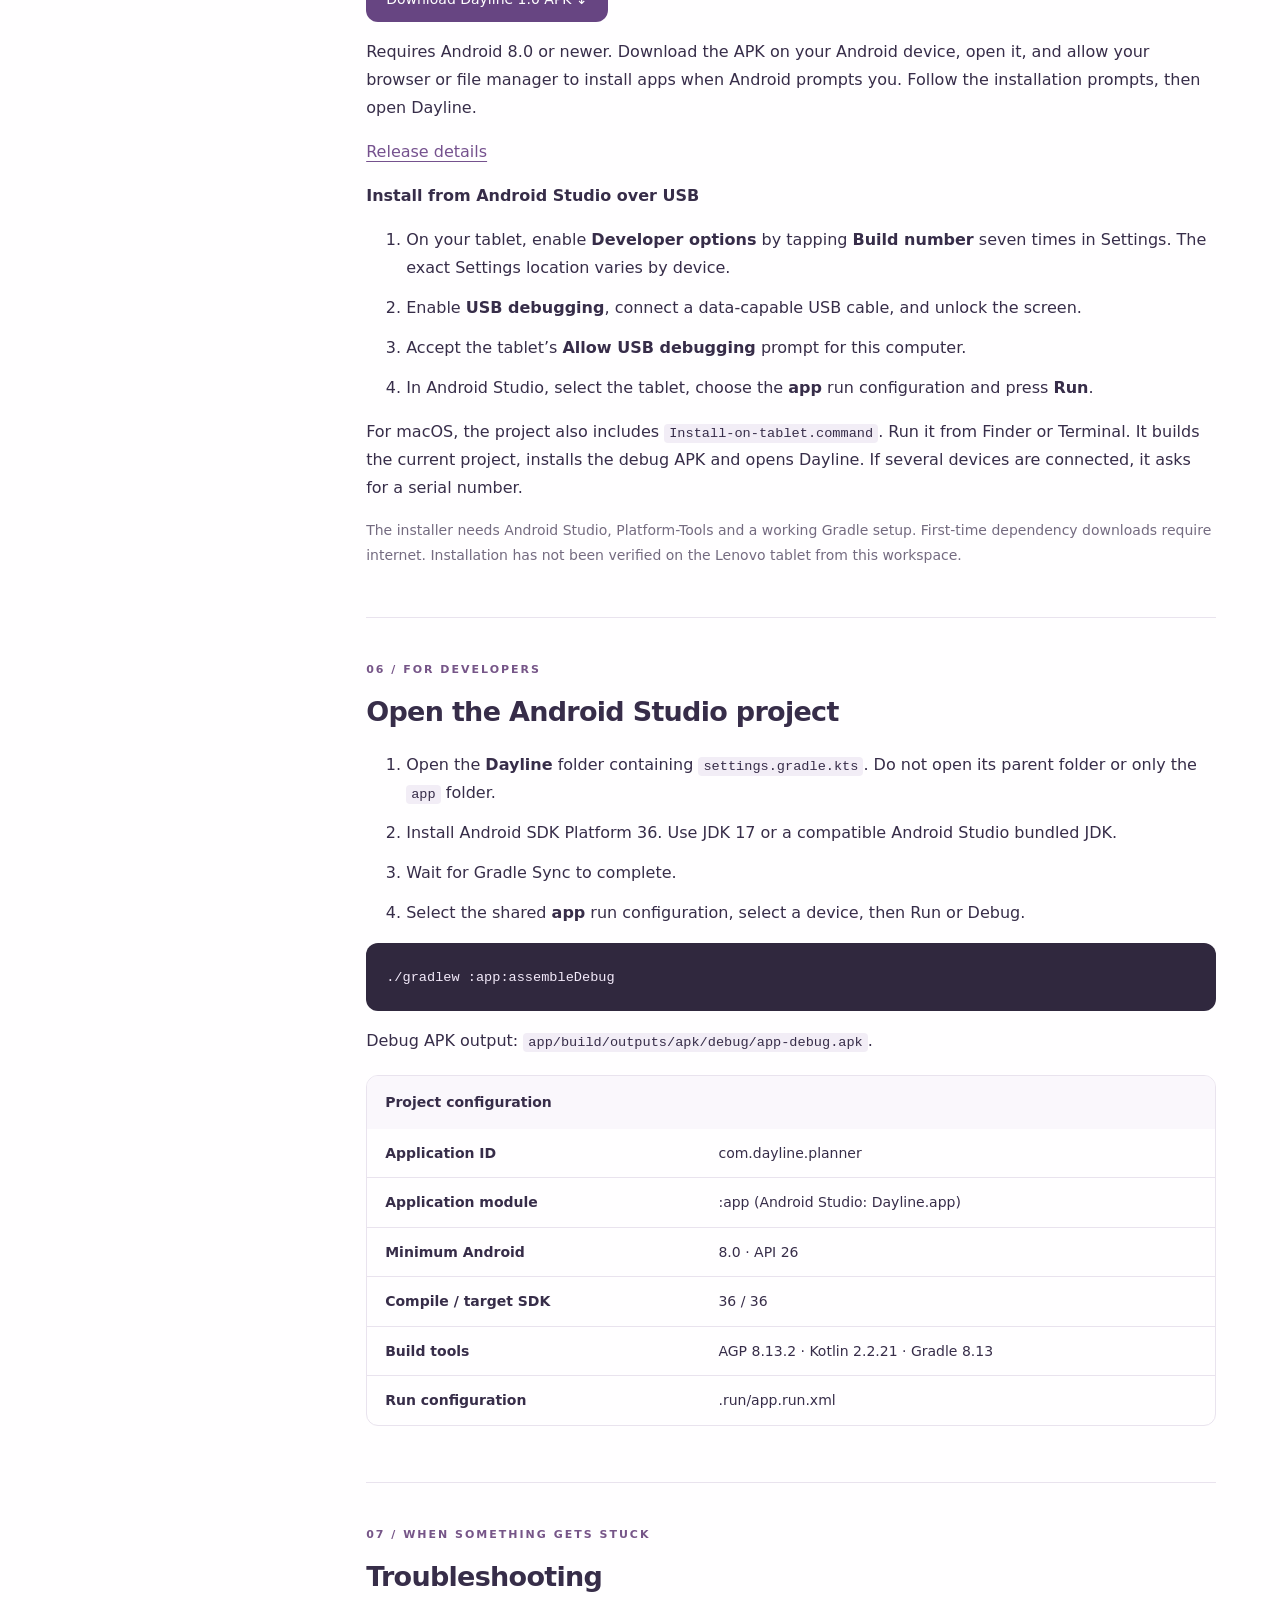
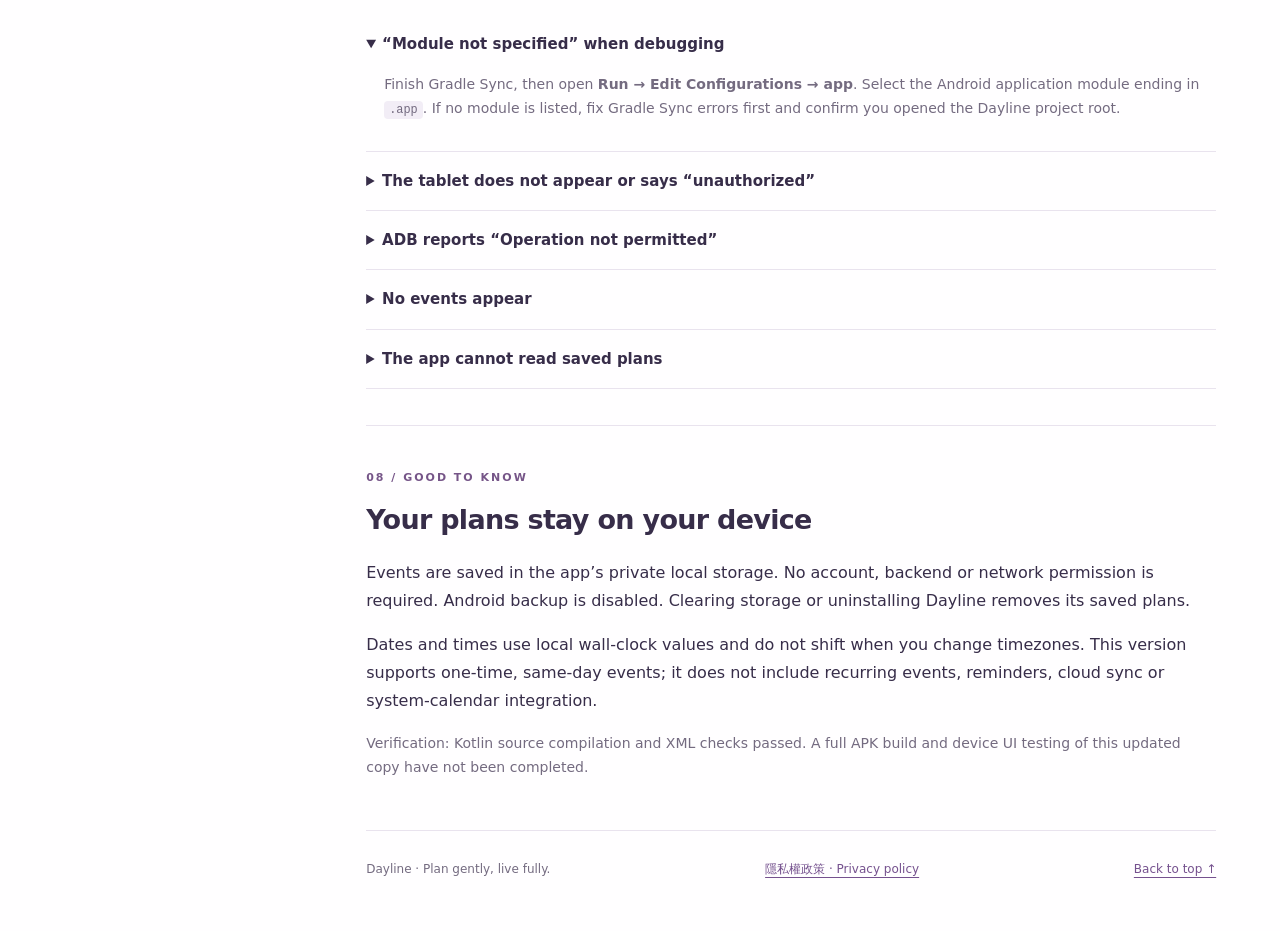
==== commit 7fe3b5f3: "Add Dayline privacy policy for updated Android application ID" ====
--- a/docs/index.html
+++ b/docs/index.html
@@ -29,6 +29,6 @@
 <section id="android-studio" data-keywords="android studio module debug run gradle sdk jdk kotlin setup configuration"><span class="eyebrow">06 / FOR DEVELOPERS</span><h2>Open the Android Studio project</h2><ol><li>Open the <b>Dayline</b> folder containing <code>settings.gradle.kts</code>. Do not open its parent folder or only the <code>app</code> folder.</li><li>Install Android SDK Platform 36. Use JDK 17 or a compatible Android Studio bundled JDK.</li><li>Wait for Gradle Sync to complete.</li><li>Select the shared <b>app</b> run configuration, select a device, then Run or Debug.</li></ol><pre><code>./gradlew :app:assembleDebug</code></pre><p>Debug APK output: <code>app/build/outputs/apk/debug/app-debug.apk</code>.</p><div class="table-wrap"><table><caption>Project configuration</caption><tbody><tr><th scope="row">Application ID</th><td>com.dayline.planner</td></tr><tr><th scope="row">Application module</th><td>:app (Android Studio: Dayline.app)</td></tr><tr><th scope="row">Minimum Android</th><td>8.0 · API 26</td></tr><tr><th scope="row">Compile / target SDK</th><td>36 / 36</td></tr><tr><th scope="row">Build tools</th><td>AGP 8.13.2 · Kotlin 2.2.21 · Gradle 8.13</td></tr><tr><th scope="row">Run configuration</th><td>.run/app.run.xml</td></tr></tbody></table></div></section>
 <section id="troubleshooting" data-keywords="troubleshooting module specified adb unauthorized permission error empty"><span class="eyebrow">07 / WHEN SOMETHING GETS STUCK</span><h2>Troubleshooting</h2><details open><summary>“Module not specified” when debugging</summary><p>Finish Gradle Sync, then open <b>Run → Edit Configurations → app</b>. Select the Android application module ending in <code>.app</code>. If no module is listed, fix Gradle Sync errors first and confirm you opened the Dayline project root.</p></details><details><summary>The tablet does not appear or says “unauthorized”</summary><p>Unlock it, enable USB debugging and accept the authorization prompt. Check the cable supports data transfer and reconnect it. Install Platform-Tools through Android Studio’s SDK Manager if ADB is missing.</p></details><details><summary>ADB reports “Operation not permitted”</summary><p>The agent session previously blocked ADB’s USB access and local server. Run the installer in a normal macOS Terminal session, or use Android Studio on the computer.</p></details><details><summary>No events appear</summary><p>Set both category and marker to <b>全部</b>, then choose <b>所有日期</b>. A plan outside the selected date or filters is hidden, not removed.</p></details><details><summary>The app cannot read saved plans</summary><p>Changes are disabled to protect the stored data. Recover the saved data before clearing app storage. Clearing storage permanently removes the local plans.</p></details></section>
 <section id="data" data-keywords="data privacy offline backup limitations recurrence reminder cloud"><span class="eyebrow">08 / GOOD TO KNOW</span><h2>Your plans stay on your device</h2><p>Events are saved in the app’s private local storage. No account, backend or network permission is required. Android backup is disabled. Clearing storage or uninstalling Dayline removes its saved plans.</p><p>Dates and times use local wall-clock values and do not shift when you change timezones. This version supports one-time, same-day events; it does not include recurring events, reminders, cloud sync or system-calendar integration.</p><p class="muted">Verification: Kotlin source compilation and XML checks passed. A full APK build and device UI testing of this updated copy have not been completed.</p></section>
-<footer>Dayline · Plan gently, live fully.<a href="#overview">Back to top ↑</a></footer>
+<footer>Dayline · Plan gently, live fully. <a href="privacy-policy.html">隱私權政策 · Privacy policy</a><a href="#overview">Back to top ↑</a></footer>
 </main></div><script src="script.js"></script>
 </body></html>
